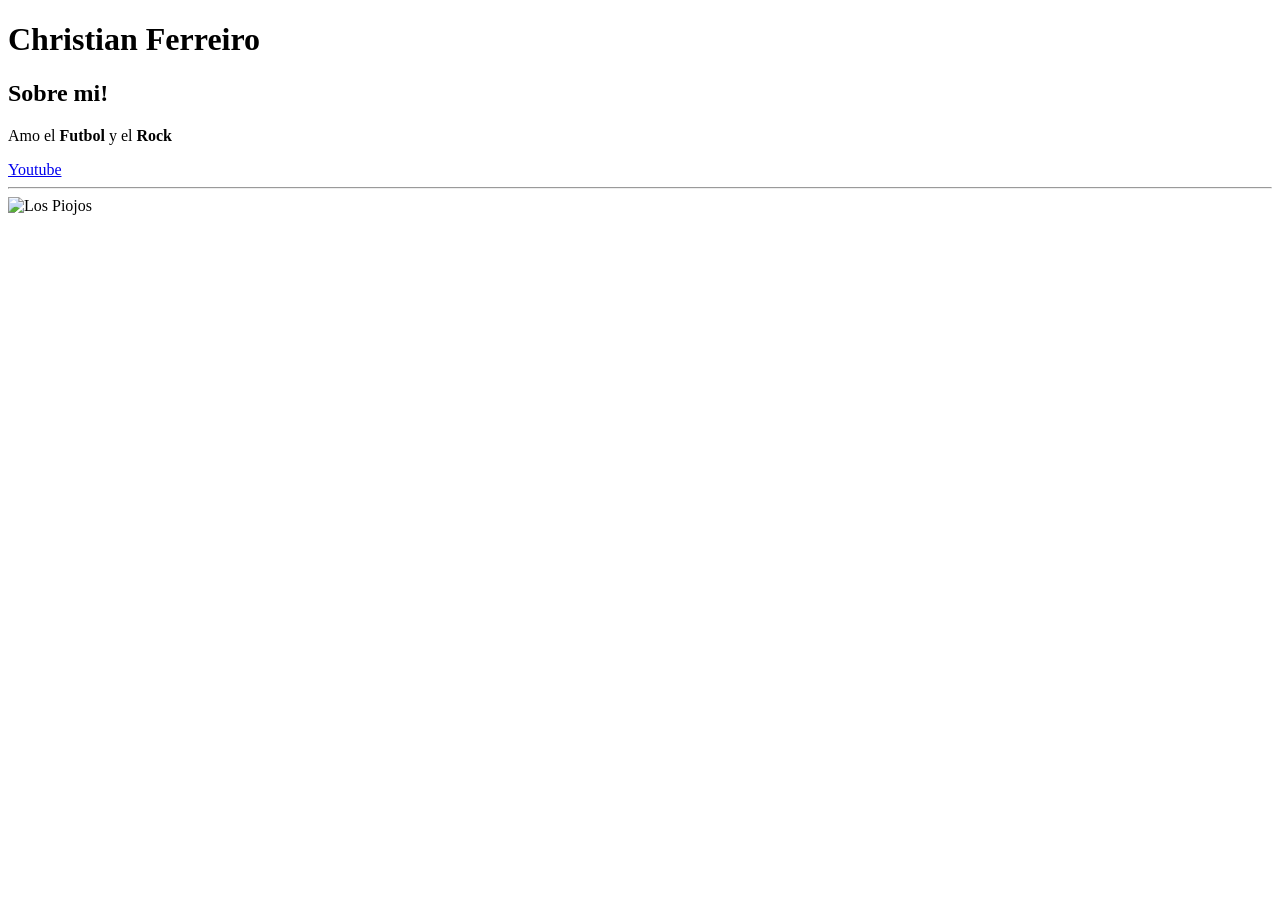
==== index.html @ 2ed1d9e6 "mi primer proyecto" ====
<!DOCTYPE html>
<html>
<head>
    <title>Mi perfil profesional</title>
</head>
<body>
    <h1>Christian Ferreiro</h1>
    <h2>Sobre mi!</h2>
    <p>Amo el <strong>Futbol</strong> y el <strong>Rock</strong></p>
    <a href="http://www.youtube.com" target="_blank" >Youtube</a>
    <hr>
    <img src="https://pbs.twimg.com/media/DfNF-6CWkAIvUjM.jpg" alt="Los Piojos" width="300"> 
</body>
</html>
</html>
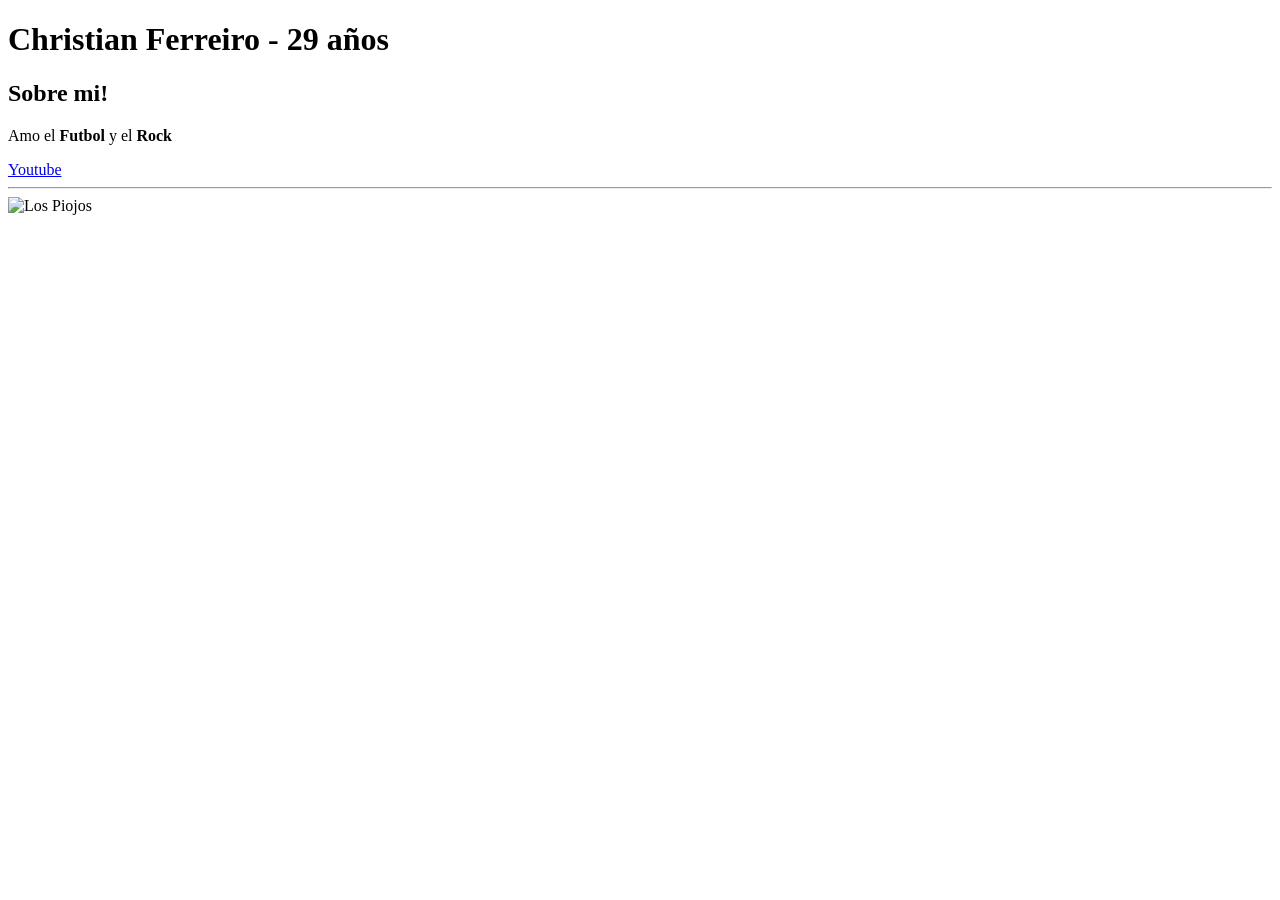
==== commit 74121748: "cris hizo cambios en el titulo de la pagina principal" ====
--- a/index.html
+++ b/index.html
@@ -4,7 +4,7 @@
     <title>Mi perfil profesional</title>
 </head>
 <body>
-    <h1>Christian Ferreiro</h1>
+    <h1>Christian Ferreiro - 29 años</h1>
     <h2>Sobre mi!</h2>
     <p>Amo el <strong>Futbol</strong> y el <strong>Rock</strong></p>
     <a href="http://www.youtube.com" target="_blank" >Youtube</a>
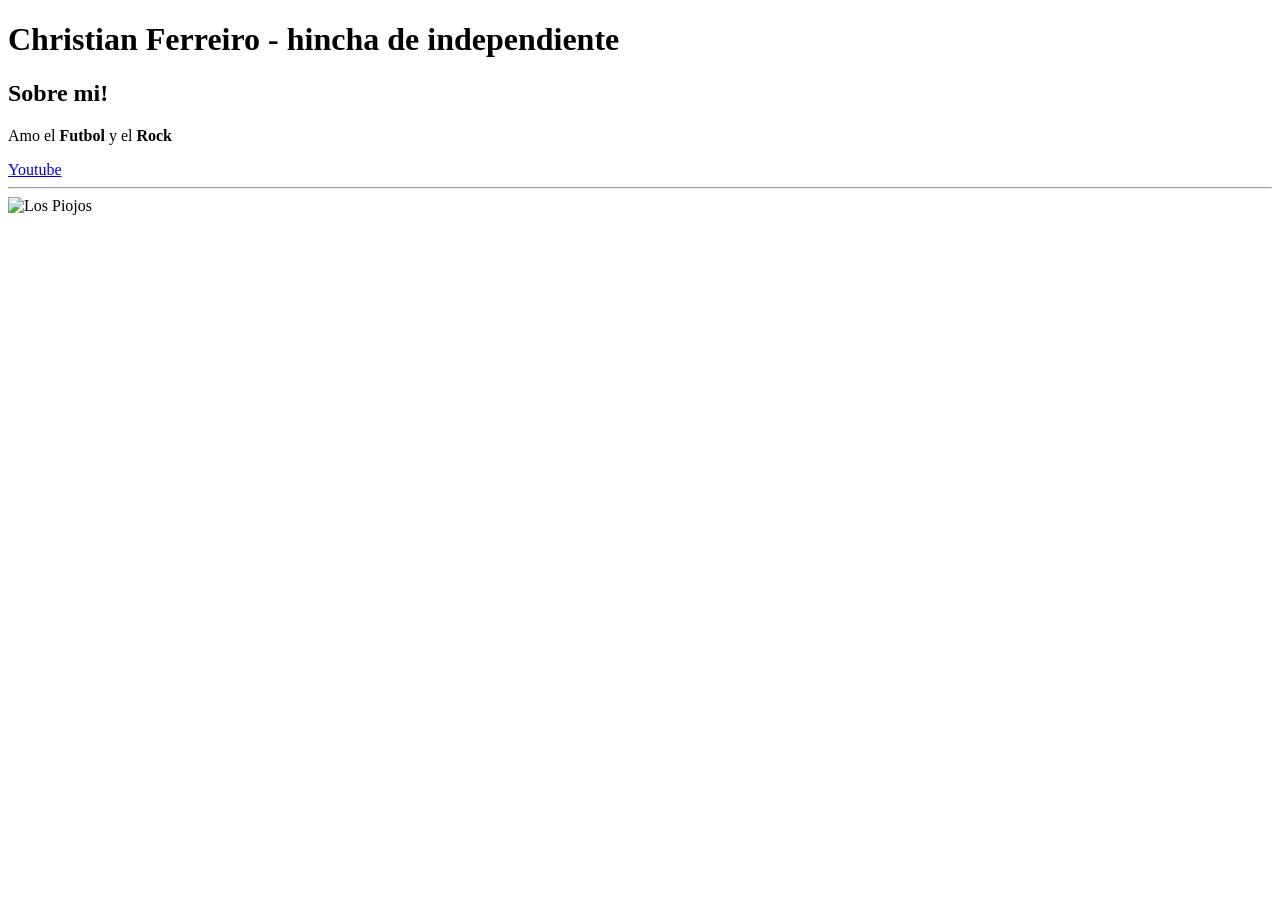
==== commit 7eb4252c: "ema cambia el titulo principal" ====
--- a/index.html
+++ b/index.html
@@ -4,7 +4,7 @@
     <title>Mi perfil profesional</title>
 </head>
 <body>
-    <h1>Christian Ferreiro - 29 años</h1>
+    <h1>Christian Ferreiro - hincha de independiente</h1>
     <h2>Sobre mi!</h2>
     <p>Amo el <strong>Futbol</strong> y el <strong>Rock</strong></p>
     <a href="http://www.youtube.com" target="_blank" >Youtube</a>
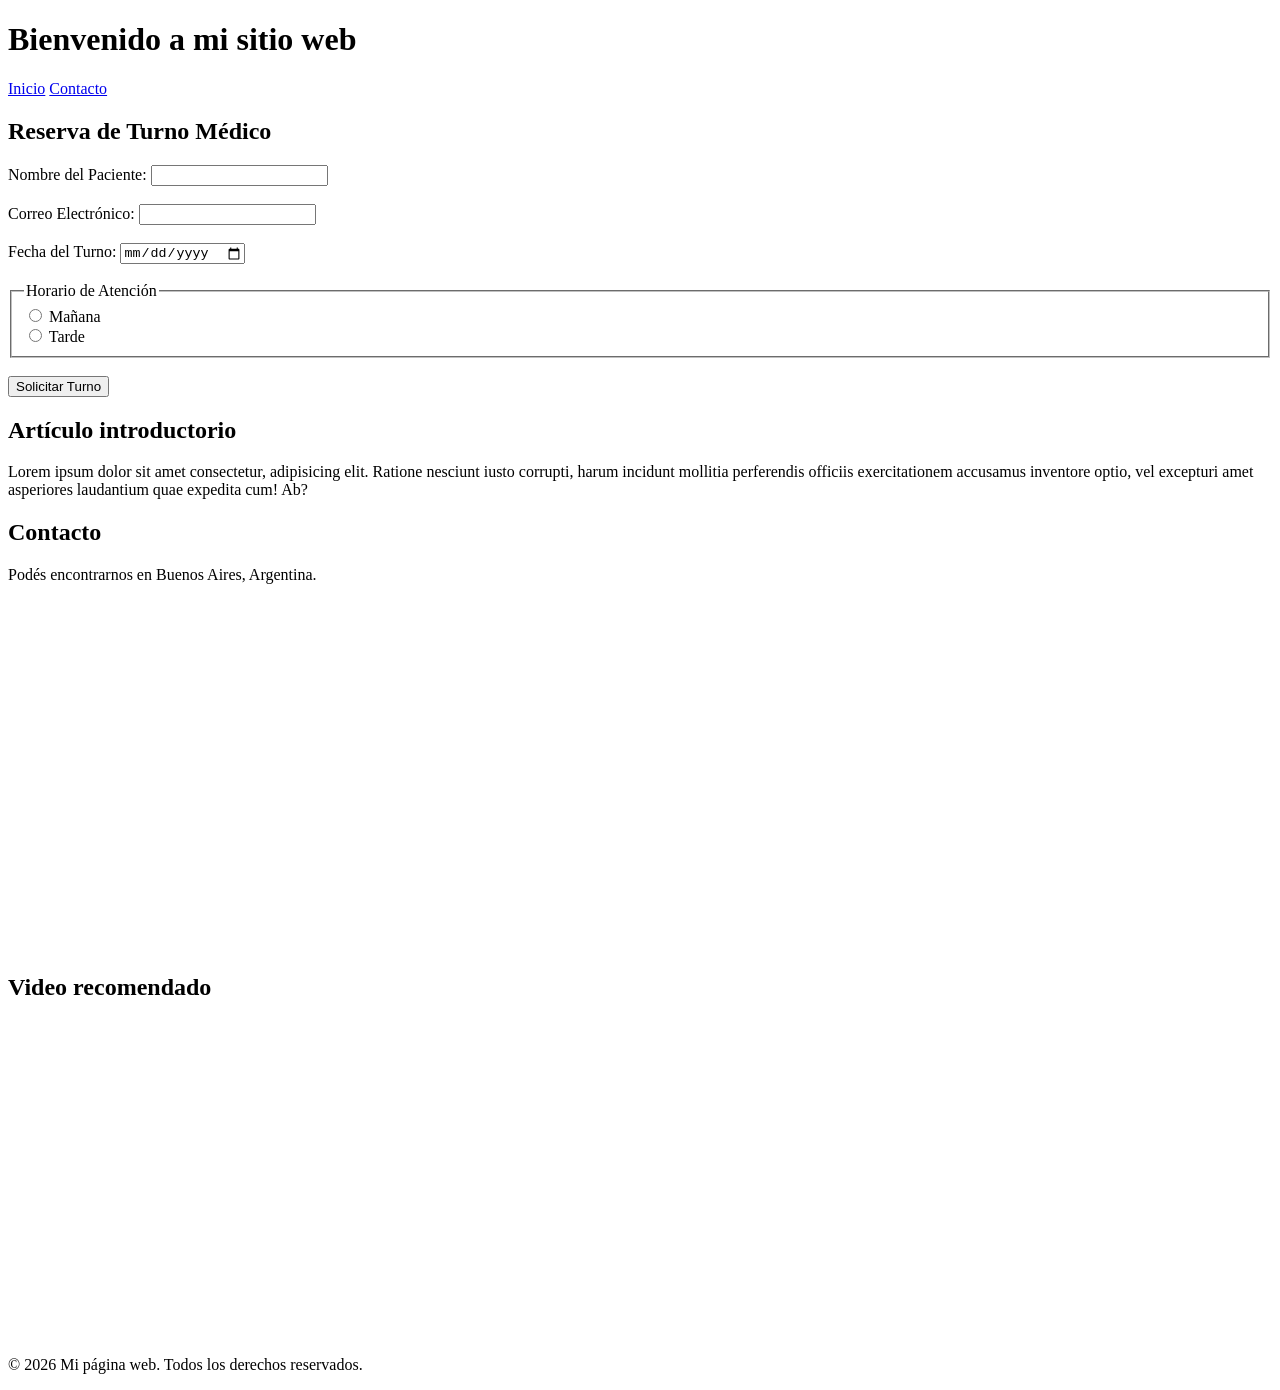
==== commit 06c9f831: "originmain" ====
--- a/index.html
+++ b/index.html
@@ -1,15 +1,127 @@
 <!DOCTYPE html>
-<html>
+<html lang="es">
 <head>
-    <title>Mi perfil profesional</title>
+  <meta charset="UTF-8">
+  <meta name="viewport" content="width=device-width, initial-scale=1.0">
+  <title>Mi página web</title>
 </head>
 <body>
-    <h1>Christian Ferreiro - hincha de independiente</h1>
-    <h2>Sobre mi!</h2>
-    <p>Amo el <strong>Futbol</strong> y el <strong>Rock</strong></p>
-    <a href="http://www.youtube.com" target="_blank" >Youtube</a>
-    <hr>
-    <img src="https://pbs.twimg.com/media/DfNF-6CWkAIvUjM.jpg" alt="Los Piojos" width="300"> 
+
+  <header>
+    <h1>Bienvenido a mi sitio web</h1>
+    <nav>
+      <a href="#inicio">Inicio</a>
+      <a href="#contacto">Contacto</a>
+    </nav>
+  </header>
+
+  <main>
+    <h2>Reserva de Turno Médico</h2>
+
+  <form action="#" method="POST">
+
+    <div>
+      <label for="nombre">Nombre del Paciente:</label>
+      <input
+        type="text"
+        id="nombre"
+        name="nombre"
+        required
+      >
+    </div>
+
+    <br>
+
+    <div>
+      <label for="email">Correo Electrónico:</label>
+      <input
+        type="email"
+        id="email"
+        name="email"
+        required
+      >
+    </div>
+
+    <br>
+
+    <div>
+      <label for="fecha">Fecha del Turno:</label>
+      <input
+        type="date"
+        id="fecha"
+        name="fecha"
+        required
+      >
+    </div>
+
+    <br>
+
+    <fieldset>
+      <legend>Horario de Atención</legend>
+
+      <input
+        type="radio"
+        id="manana"
+        name="horario"
+        value="Mañana"
+        required
+      >
+      <label for="manana">Mañana</label>
+
+      <br>
+
+      <input
+        type="radio"
+        id="tarde"
+        name="horario"
+        value="Tarde"
+      >
+      <label for="tarde">Tarde</label>
+    </fieldset>
+
+    <br>
+
+    <button type="submit">Solicitar Turno</button>
+
+  </form>
+    <article id="inicio">
+      <h2>Artículo introductorio</h2>
+      <p>
+        Lorem ipsum dolor sit amet consectetur, adipisicing elit. Ratione nesciunt iusto corrupti, harum incidunt mollitia perferendis officiis exercitationem accusamus inventore optio, vel excepturi amet asperiores laudantium quae expedita cum! Ab?
+      </p>
+    </article>
+
+    <section id="contacto">
+      <h2>Contacto</h2>
+      <p>Podés encontrarnos en Buenos Aires, Argentina.</p>
+
+      <iframe
+        src="https://www.google.com/maps/embed?pb=!1m18!1m12!1m3!1d3281.3847577365655!2d-58.37359072495373!3d-34.670237572930496!2m3!1f0!2f0!3f0!3m2!1i1024!2i768!4f13.1!3m3!1m2!1s0x95a3334b39d33bdd%3A0xdb9a534cc563fa7!2sEstadio%20Libertadores%20de%20Am%C3%A9rica%20-%20Ricardo%20Enrique%20Bochini!5e0!3m2!1ses!2sar!4v1782942576259!5m2!1ses!2sar"
+        width="600"
+        height="350"
+        style="border:0;"
+        allowfullscreen=""
+        loading="lazy">
+      </iframe>
+    </section>
+
+    <section>
+      <h2>Video recomendado</h2>
+
+      <iframe
+        width="560"
+        height="315"
+        src="https://www.youtube.com/embed/M9V1bg0LJ-A?si=g9z8D5GYSce8aDBj"
+        title="Video de YouTube"
+        frameborder="0"
+        allowfullscreen>
+      </iframe>
+    </section>
+  </main>
+
+  <footer>
+    <p>&copy; 2026 Mi página web. Todos los derechos reservados.</p>
+  </footer>
+
 </body>
-</html>
 </html>
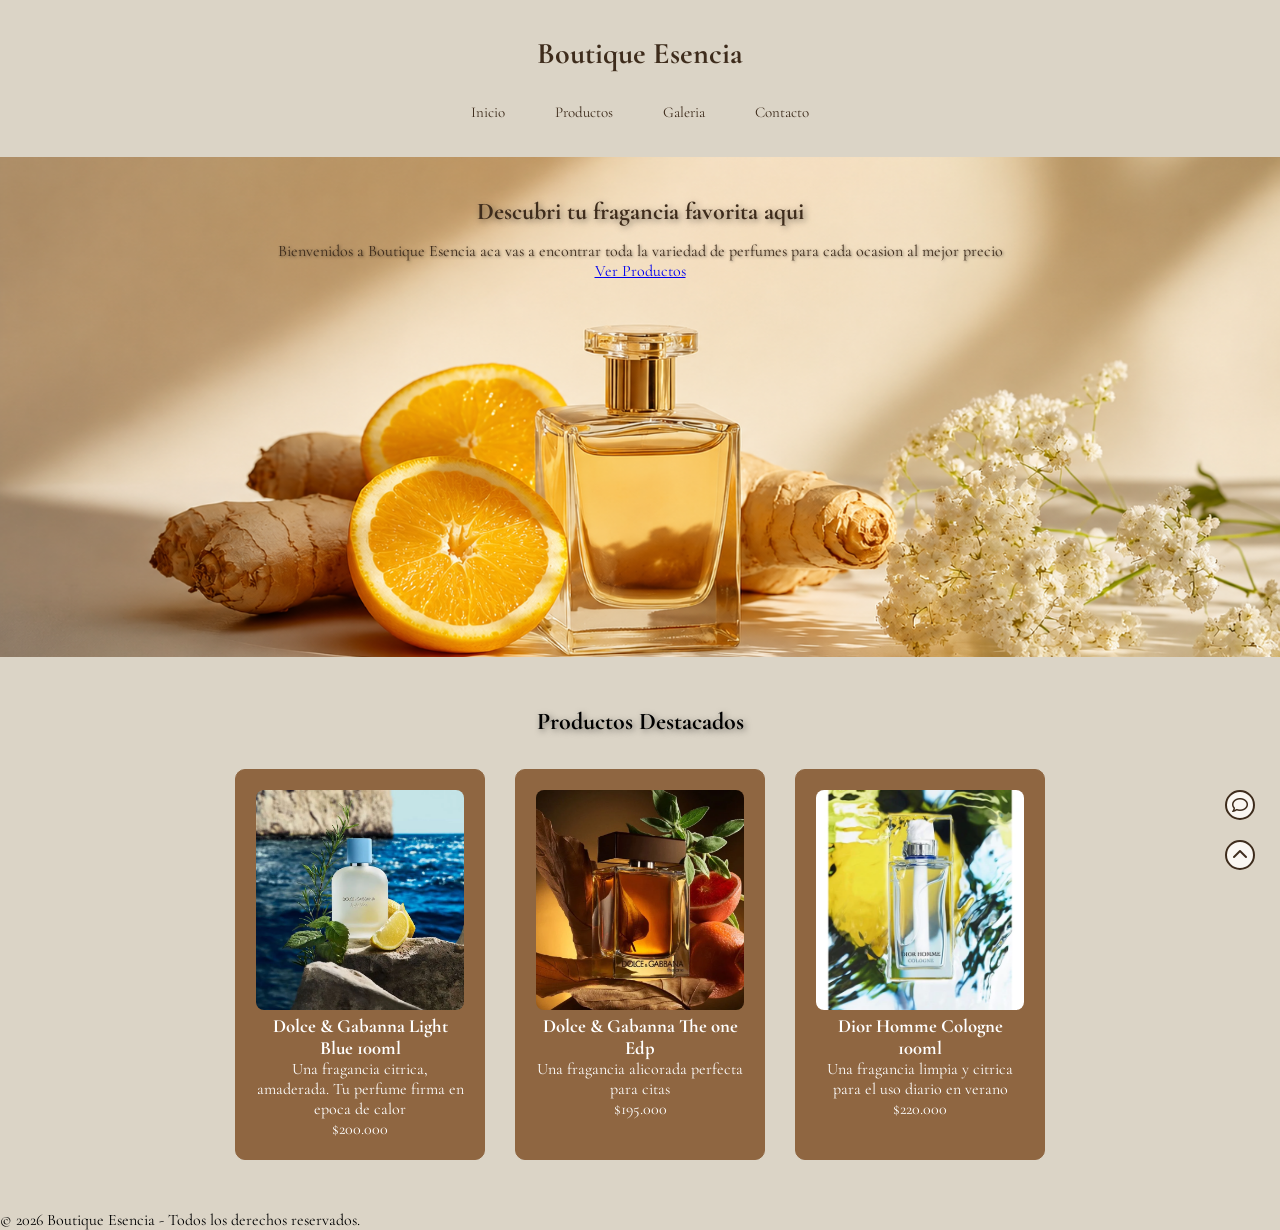
==== commit d684d07e: "Proyecto Boutique Esencia" ====
--- a/index.html
+++ b/index.html
@@ -1,127 +1,98 @@
 <!DOCTYPE html>
 <html lang="es">
 <head>
-  <meta charset="UTF-8">
-  <meta name="viewport" content="width=device-width, initial-scale=1.0">
-  <title>Mi página web</title>
+    <meta charset="UTF-8">
+    <meta name="viewport" content="width=device-width, initial-scale=1.0">
+    <title> Boutique Esencia </title>
+    <link rel="stylesheet" href="./css/style.css">
+ <link rel="preconnect" href="https://fonts.googleapis.com">
+<link rel="preconnect" href="https://fonts.gstatic.com" crossorigin>
+<link href="https://fonts.googleapis.com/css2?family=Cormorant+Garamond:wght@300;400;500;600;700&display=swap" rel="stylesheet">
+
+<link rel="stylesheet" href="https://cdnjs.cloudflare.com/ajax/libs/font-awesome/6.7.2/css/all.min.css">
 </head>
 <body>
+    
+    <header id="inicio">
+        <h2> Boutique Esencia </h2>
 
-  <header>
-    <h1>Bienvenido a mi sitio web</h1>
-    <nav>
-      <a href="#inicio">Inicio</a>
-      <a href="#contacto">Contacto</a>
-    </nav>
-  </header>
+        <nav>
+            <ul>
+                <li><a href="index.html">Inicio</a></li>
+                <li><a href="productos.html">Productos</a></li>
+                <li><a href="galeria.html">Galeria</a></li>
+                <li><a href="contacto.html">Contacto</a></li>
+            </ul>
+        </nav>
 
-  <main>
-    <h2>Reserva de Turno Médico</h2>
+    </header>
+    
+    <main>
+        <section class="hero">
+            <h1> Descubri tu fragancia favorita aqui </h1>
+            
+            <p>Bienvenidos a Boutique Esencia aca vas a encontrar toda la variedad de perfumes para cada ocasion al mejor precio</p>
 
-  <form action="#" method="POST">
+            <a href="productos.html">Ver Productos</a>
 
-    <div>
-      <label for="nombre">Nombre del Paciente:</label>
-      <input
-        type="text"
-        id="nombre"
-        name="nombre"
-        required
-      >
-    </div>
+        </section>
 
-    <br>
+        <section class="productos">
+            <h2>Productos Destacados</h2>
 
-    <div>
-      <label for="email">Correo Electrónico:</label>
-      <input
-        type="email"
-        id="email"
-        name="email"
-        required
-      >
-    </div>
+            <div class="contenedor-cards">
+                <div class="card">
+            <img src="assets/perfume3.webp" alt="Producto destacado">
 
-    <br>
+            <h3> Dolce & Gabanna Light Blue 100ml </h3>
 
-    <div>
-      <label for="fecha">Fecha del Turno:</label>
-      <input
-        type="date"
-        id="fecha"
-        name="fecha"
-        required
-      >
-    </div>
+            <p>Una fragancia citrica, amaderada. Tu perfume firma en epoca de calor</p>
 
-    <br>
+            <span>$200.000</span>
 
-    <fieldset>
-      <legend>Horario de Atención</legend>
+        </div>
+            <div class="card">
+            <img src="assets/perfume1.webp" alt="Producto destacado">
 
-      <input
-        type="radio"
-        id="manana"
-        name="horario"
-        value="Mañana"
-        required
-      >
-      <label for="manana">Mañana</label>
+            <h3> Dolce & Gabanna The one Edp </h3>
 
-      <br>
+            <p>Una fragancia alicorada perfecta para citas</p>
 
-      <input
-        type="radio"
-        id="tarde"
-        name="horario"
-        value="Tarde"
-      >
-      <label for="tarde">Tarde</label>
-    </fieldset>
+            <span>$195.000</span>
+               
+            </div>
+           
+            <div class="card">
+            <img src="assets/perfume6.webp" alt="Producto destacado">
 
-    <br>
+            <h3> Dior Homme Cologne 100ml </h3>
 
-    <button type="submit">Solicitar Turno</button>
+            <p>Una fragancia limpia y citrica para el uso diario en verano</p>
 
-  </form>
-    <article id="inicio">
-      <h2>Artículo introductorio</h2>
-      <p>
-        Lorem ipsum dolor sit amet consectetur, adipisicing elit. Ratione nesciunt iusto corrupti, harum incidunt mollitia perferendis officiis exercitationem accusamus inventore optio, vel excepturi amet asperiores laudantium quae expedita cum! Ab?
-      </p>
-    </article>
+            <span>$220.000</span>
+               
+            </div>
 
-    <section id="contacto">
-      <h2>Contacto</h2>
-      <p>Podés encontrarnos en Buenos Aires, Argentina.</p>
+        </div>
+           
+        </section>
 
-      <iframe
-        src="https://www.google.com/maps/embed?pb=!1m18!1m12!1m3!1d3281.3847577365655!2d-58.37359072495373!3d-34.670237572930496!2m3!1f0!2f0!3f0!3m2!1i1024!2i768!4f13.1!3m3!1m2!1s0x95a3334b39d33bdd%3A0xdb9a534cc563fa7!2sEstadio%20Libertadores%20de%20Am%C3%A9rica%20-%20Ricardo%20Enrique%20Bochini!5e0!3m2!1ses!2sar!4v1782942576259!5m2!1ses!2sar"
-        width="600"
-        height="350"
-        style="border:0;"
-        allowfullscreen=""
-        loading="lazy">
-      </iframe>
-    </section>
+        <div class="botones-flotantes">
+            <a href="contacto.html" class="boton">
+                <i class="fa-regular fa-comment"></i>
+            </a>
 
-    <section>
-      <h2>Video recomendado</h2>
+            <a href="#inicio" class="boton">
+                <i class="fa-solid fa-chevron-up"></i>
+            </a>
+        </div>
 
-      <iframe
-        width="560"
-        height="315"
-        src="https://www.youtube.com/embed/M9V1bg0LJ-A?si=g9z8D5GYSce8aDBj"
-        title="Video de YouTube"
-        frameborder="0"
-        allowfullscreen>
-      </iframe>
-    </section>
-  </main>
+    </main>
 
-  <footer>
-    <p>&copy; 2026 Mi página web. Todos los derechos reservados.</p>
-  </footer>
+    <footer>
+         <p>© 2026 Boutique Esencia - Todos los derechos reservados.</p>
 
+        
+    </footer>
 </body>
 </html>
--- a/css/style.css
+++ b/css/style.css
@@ -0,0 +1,277 @@
+* {
+    margin: 0;
+    padding: 0;
+    box-sizing: border-box;
+}
+
+header {
+    margin: 20px;
+    padding: 15px 20px;
+    color: rgb(18, 18, 18);
+    background-color: #dbd4c6;
+}
+
+header h2{
+    text-align: center;
+    font-size: 30px;
+    margin-bottom: 30px;
+    color: #3E2C1C;
+}
+
+ul{
+    display: flex;
+    gap: 50px;
+    justify-content: center;
+    list-style: none;
+
+}
+
+header a{
+    text-decoration: none;
+    color:#3E2C1C;
+    font-size: 15px;
+
+}
+
+.hero{
+    height: 500px;
+    background-image: url("../assets/hero.png");
+    background-size: cover;
+    background-repeat: no-repeat;
+    background-position: center;
+    display: flex;
+    justify-content: flex-start;
+    flex-direction: column;
+    align-items: center;
+    padding-top: 40px;
+
+}
+
+.hero h1{
+    color: #3E2C1C;
+    text-shadow: 2px 2px 6px rgba(0,0,0,0.5);
+}
+
+.hero p{
+    color: #3E2C1C;
+    text-shadow: 1px 1px 3px rgba(0,0,0,0.5);
+    margin-top: 15px;
+}
+
+.productos{
+    padding: 50px 20px;
+}
+
+.productos h2{
+    text-align: center;
+    text-shadow: 2px 2px 6px rgba(0,0,0,0.5);
+}
+
+.contenedor-cards{
+    display: flex;
+    justify-content: center;
+    margin-top: 30px;
+    gap: 30px;
+    flex-wrap: wrap;
+
+}
+
+.card{
+    width: 250px;
+    padding: 20px;
+    margin-top: 3px;
+    border: 1px solid #8f6641;
+    border-radius: 10px;
+    background-color: #8f6641;
+    text-align: center;
+    color: white;
+}
+
+.card img {
+    width: 100%;
+    height: 220px;
+    object-fit: cover;
+    border-radius: 8px;
+   
+}
+
+.pagina-productos{
+    padding: 50px 20px;
+}
+
+.pagina-productos h1{
+    text-align: center;
+    color: #3E2C1C;
+}
+
+.pagina-productos p{
+    text-align: center;
+    margin-top: 10px;
+    color: #3E2C1C;
+}
+
+.card{
+    transition: transform 0.3s;
+}
+
+.card:hover{
+    transform: translateY(-8px);
+}
+
+.galeria{
+    display: flex;
+    justify-content: center;
+    gap: 20px;
+    flex-wrap: wrap;
+    padding: 40px 20px;
+}
+
+.galeria img{
+    width: 250px;
+    height: 300px;
+    object-fit: cover;
+    border-radius: 10px;
+}
+
+form{
+    display: flex;
+    flex-direction: column;
+    width: 500px;
+    margin: 0 auto;
+}
+
+label{
+    margin-top: 15px;
+}
+
+input,
+textarea{
+    padding: 10px;
+    margin-top: 5px;
+}
+
+button{
+    margin-top: 20px;
+    padding: 5px 15px;
+    background-color: #3E2C1C;
+    color: #FAF7F2;
+    border: none;
+    border-radius: 8px;
+    font-family: "Cormorant Garamond", serif;
+    font-size: 20px;
+    cursor: pointer;
+    transition: all .3s;
+}
+
+button:hover{
+    background-color: #6b4b35;
+    transform: translateY(-3px);
+}
+.Contacto h2{
+    text-align: center;
+    color: #3E2C1C;
+}
+
+.mis-datos{
+    margin-top: 50px;
+    text-align: center;
+    color: #6b4b35;
+
+}
+
+.mis-datos h2{
+    margin-top: 20px;
+}
+
+.mis-datos p{
+    margin-top: 15px;
+}
+
+body{
+    font-family: "Cormorant Garamond", serif;
+    background-color: #dbd4c6;
+}
+
+.botones-flotantes{
+    position: fixed;
+    right: 25px;
+    bottom: 30px;
+
+    display: flex;
+    flex-direction: column;
+    gap: 20px;
+}
+
+.boton{
+    width: 30px;
+    height: 30px;
+
+    border: 2px solid #3E2C1C;
+    border-radius: 50%;
+
+    display: flex;
+    justify-content: center;
+    align-items: center;
+
+    background-color: #FAF7F2;
+    color: #3E2C1C;
+    text-decoration: none;
+
+    transition: all .3s;
+}
+
+.boton:hover{
+    background-color: #3E2C1C;
+    color: #FAF7F2;
+}
+
+html{
+    scroll-behavior: smooth;
+}
+
+@media (max-width: 760px){
+
+    ul{
+        flex-direction: column;
+        align-items: center;
+        gap: 20px;
+    }
+    .hero{
+        height: 350px;
+        background-image:
+        linear-gradient(rgba(0,0,0,.25), rgba(0,0,0,.25)),
+        url("../assets/hero.png");
+    }
+
+     .hero h1{
+        font-size: 40px;
+        color: white;
+    }
+
+       .hero p{
+        font-size: 22px;
+        margin-top: 20px;
+        color: white;
+    }
+    
+    .card{
+        width: 90%;
+    }
+
+    form{
+        width: 90%;
+    }
+
+    header h2{
+        font-size: 24px;
+    }
+
+    header a{
+        font-size: 18px;
+    }
+
+    .boton{
+        width: 50px;
+        height: 50px;
+    }
+}
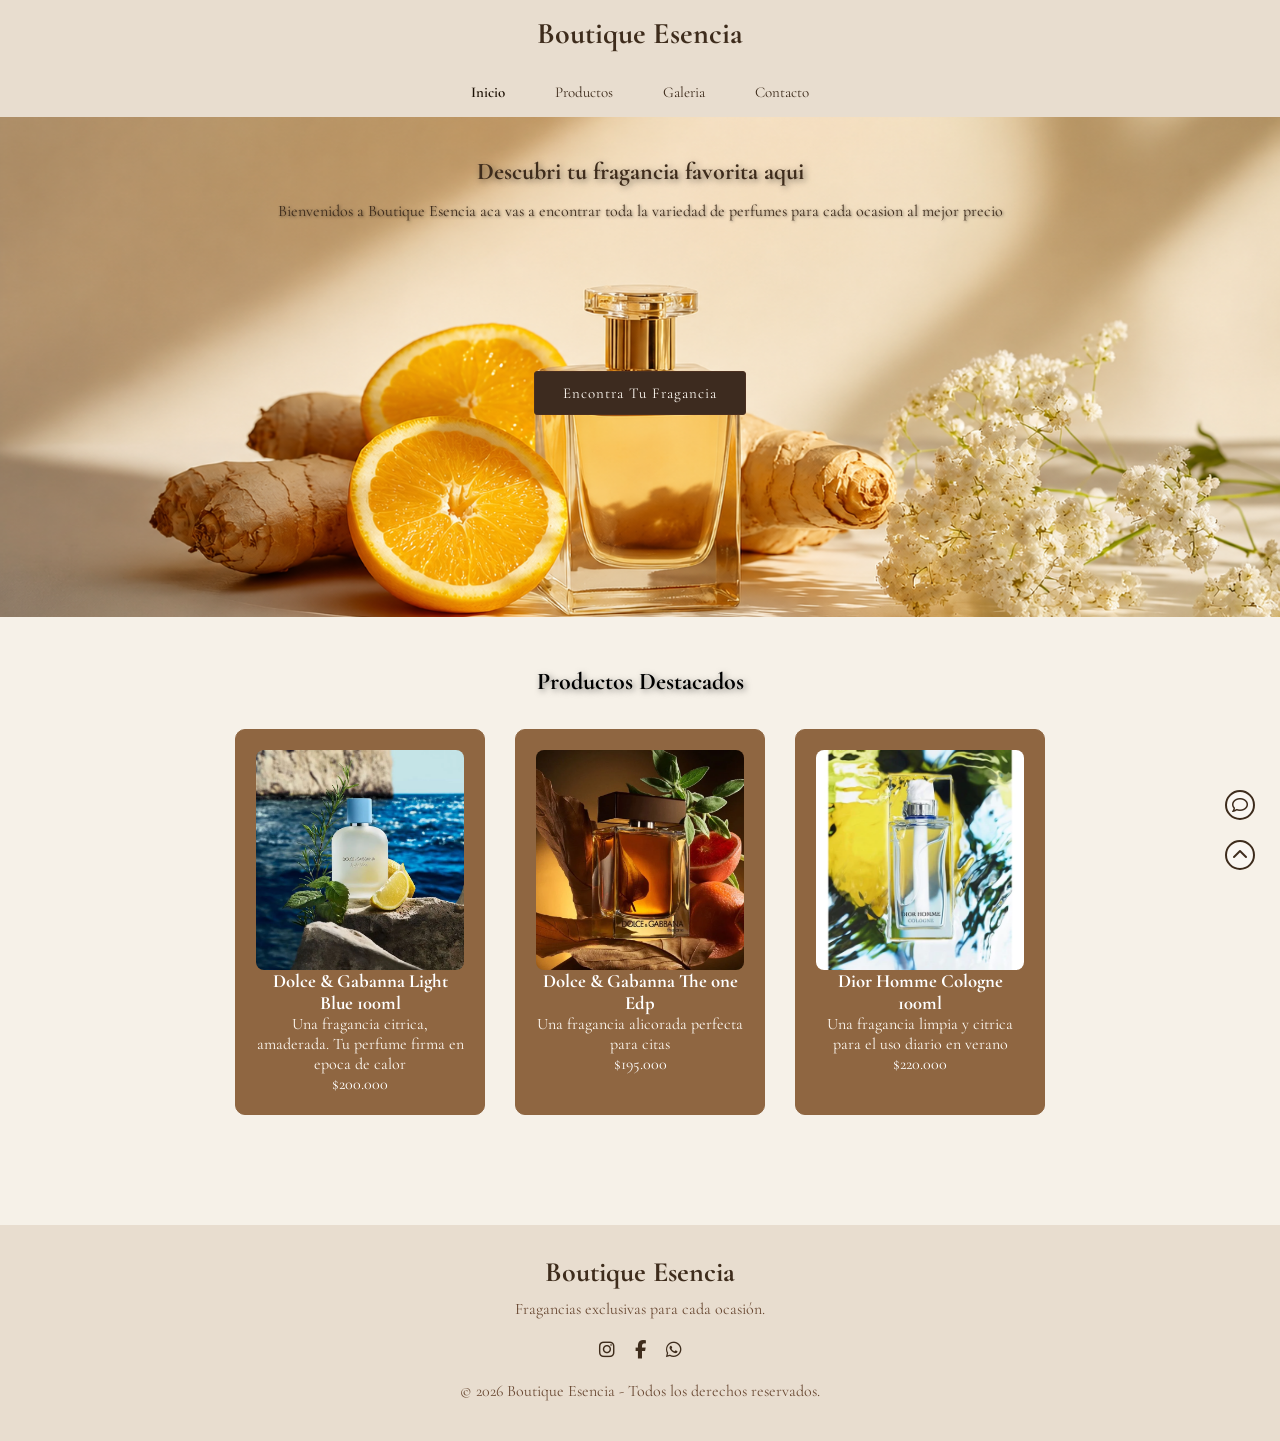
==== commit cf007ff7: "Finalizo TP" ====
--- a/index.html
+++ b/index.html
@@ -18,7 +18,7 @@
 
         <nav>
             <ul>
-                <li><a href="index.html">Inicio</a></li>
+                <li><a href="index.html" class="activo">Inicio</a></li>
                 <li><a href="productos.html">Productos</a></li>
                 <li><a href="galeria.html">Galeria</a></li>
                 <li><a href="contacto.html">Contacto</a></li>
@@ -33,7 +33,7 @@
             
             <p>Bienvenidos a Boutique Esencia aca vas a encontrar toda la variedad de perfumes para cada ocasion al mejor precio</p>
 
-            <a href="productos.html">Ver Productos</a>
+            <a href="productos.html" class="cta">Encontra Tu Fragancia</a>
 
         </section>
 
@@ -89,10 +89,20 @@
 
     </main>
 
-    <footer>
-         <p>© 2026 Boutique Esencia - Todos los derechos reservados.</p>
+   <footer>
+    <h3>Boutique Esencia</h3>
 
-        
-    </footer>
+    <p>Fragancias exclusivas para cada ocasión.</p>
+
+    <div class="redes">
+        <a href="#"><i class="fa-brands fa-instagram"></i></a>
+        <a href="#"><i class="fa-brands fa-facebook-f"></i></a>
+        <a href="#"><i class="fa-brands fa-whatsapp"></i></a>
+    </div>
+
+    <p class="copyright">
+        © 2026 Boutique Esencia - Todos los derechos reservados.
+    </p>
+</footer>
 </body>
 </html>
--- a/css/style.css
+++ b/css/style.css
@@ -5,10 +5,9 @@
 }
 
 header {
-    margin: 20px;
     padding: 15px 20px;
-    color: rgb(18, 18, 18);
-    background-color: #dbd4c6;
+    color: #3d2b1f;
+    background-color: #e8ddcf;
 }
 
 header h2{
@@ -24,6 +23,12 @@
     justify-content: center;
     list-style: none;
 
+}
+
+
+.activo{
+    color: #1c1004;
+    font-weight: 600;
 }
 
 header a{
@@ -56,6 +61,26 @@
     color: #3E2C1C;
     text-shadow: 1px 1px 3px rgba(0,0,0,0.5);
     margin-top: 15px;
+}
+
+
+.cta{
+    display: inline-block;
+    margin-top: 150px;
+    padding: 12px 28px;
+    background-color: #3d2b1f;
+    color: #fffaf3;
+    text-decoration: none;
+    border: 1px solid #4b2f20;
+    border-radius: 3px;
+    font-size: 15px;
+    letter-spacing: 1px;
+    transition: 0.3s;
+}
+
+.cta:hover{
+    background-color: transparent;
+    color: #521c1c;
 }
 
 .productos{
@@ -85,7 +110,11 @@
     background-color: #8f6641;
     text-align: center;
     color: white;
-}
+    display: flex;
+    flex-direction: column;
+    transition: transform 0.3s;
+}
+
 
 .card img {
     width: 100%;
@@ -110,13 +139,43 @@
     color: #3E2C1C;
 }
 
-.card{
-    transition: transform 0.3s;
-}
+.card p{
+    color: #fffaf3;
+}
+
 
 .card:hover{
     transform: translateY(-8px);
 }
+
+.cta-card{
+    display: inline-block;
+    margin-top: 0;
+    padding: 10px 22px;
+    background-color: #3E2C1C;
+    color: #fffaf3;
+    text-decoration: none;
+    border: 1px solid #3E2C1C;
+    border-radius: 5px;
+    font-size: 17px;
+    transition: 0.3s;
+}
+
+.card-footer{
+    margin-top: auto;
+    padding-top: 20px;
+
+    display: flex;
+    justify-content: center;
+    align-items: center;
+    gap: 10px;
+}
+
+.cta-card:hover{
+    background-color: transparent;
+    color: #3E2C1C;
+}
+
 
 .galeria{
     display: flex;
@@ -146,8 +205,37 @@
 
 input,
 textarea{
+    font-family: Arial, Helvetica, sans-serif;
     padding: 10px;
     margin-top: 5px;
+}
+
+select{
+    width: 100%;
+    padding: 12px;
+    margin-bottom: 20px;
+    border: 1px solid #8b8b8b;
+    border-radius: 5px;
+    font-family: "Cormorant Garamond", serif;
+    font-size: 16px;
+}
+
+fieldset{
+    margin-top: 20px;
+    padding: 15px;
+    border: 1px solid #d8c8b0;
+    border-radius: 5px;
+}
+
+legend{
+    padding: 0 10px;
+    color: #3E2C1C;
+    font-weight: 600;
+}
+
+fieldset label{
+    display: inline-block;
+    margin-right: 20px;
 }
 
 button{
@@ -163,6 +251,15 @@
     transition: all .3s;
 }
 
+.botones-formulario{
+    display: flex;
+    gap: 15px;
+}
+
+.botones-formulario button{
+    flex: 1;
+}
+
 button:hover{
     background-color: #6b4b35;
     transform: translateY(-3px);
@@ -189,7 +286,7 @@
 
 body{
     font-family: "Cormorant Garamond", serif;
-    background-color: #dbd4c6;
+    background-color: #f6f1e8;
 }
 
 .botones-flotantes{
@@ -227,6 +324,48 @@
 
 html{
     scroll-behavior: smooth;
+}
+
+
+footer{
+    background-color: #e8ddcf;
+    text-align: center;
+    padding: 30px 20px;
+    margin-top: 60px;
+}
+
+footer h3{
+    color: #3E2C1C;
+    font-size: 28px;
+    margin-bottom: 10px;
+}
+
+footer p{
+    color: #6b4b35;
+    margin: 10px 0;
+}
+
+.redes{
+    display: flex;
+    justify-content: center;
+    gap: 20px;
+    margin: 20px 0;
+}
+
+.redes a{
+    color: #3E2C1C;
+    font-size: 18px;
+    transition: 0.3s;
+}
+
+.redes a:hover{
+    color: #8f6641;
+    transform: translateY(-3px);
+}
+
+.copyright{
+    font-size: 16px;
+    margin-top: 20px;
 }
 
 @media (max-width: 760px){
